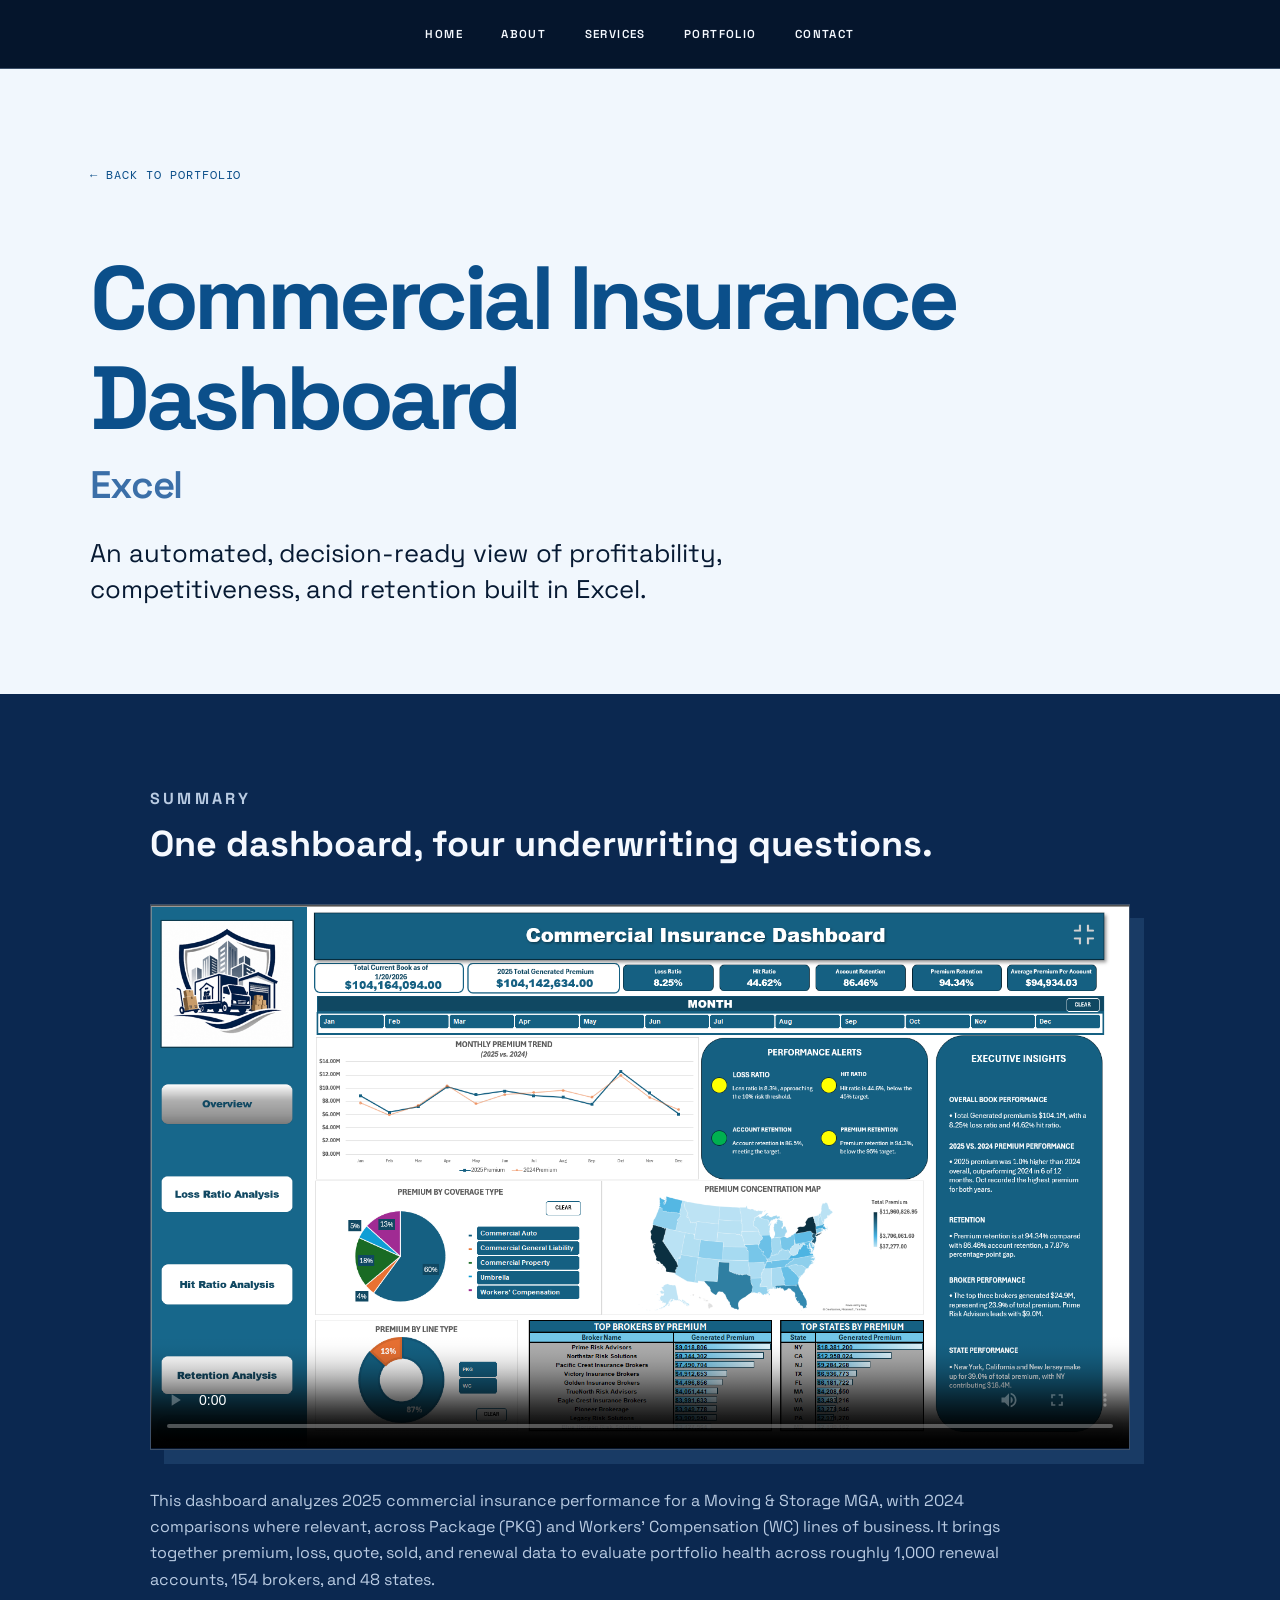
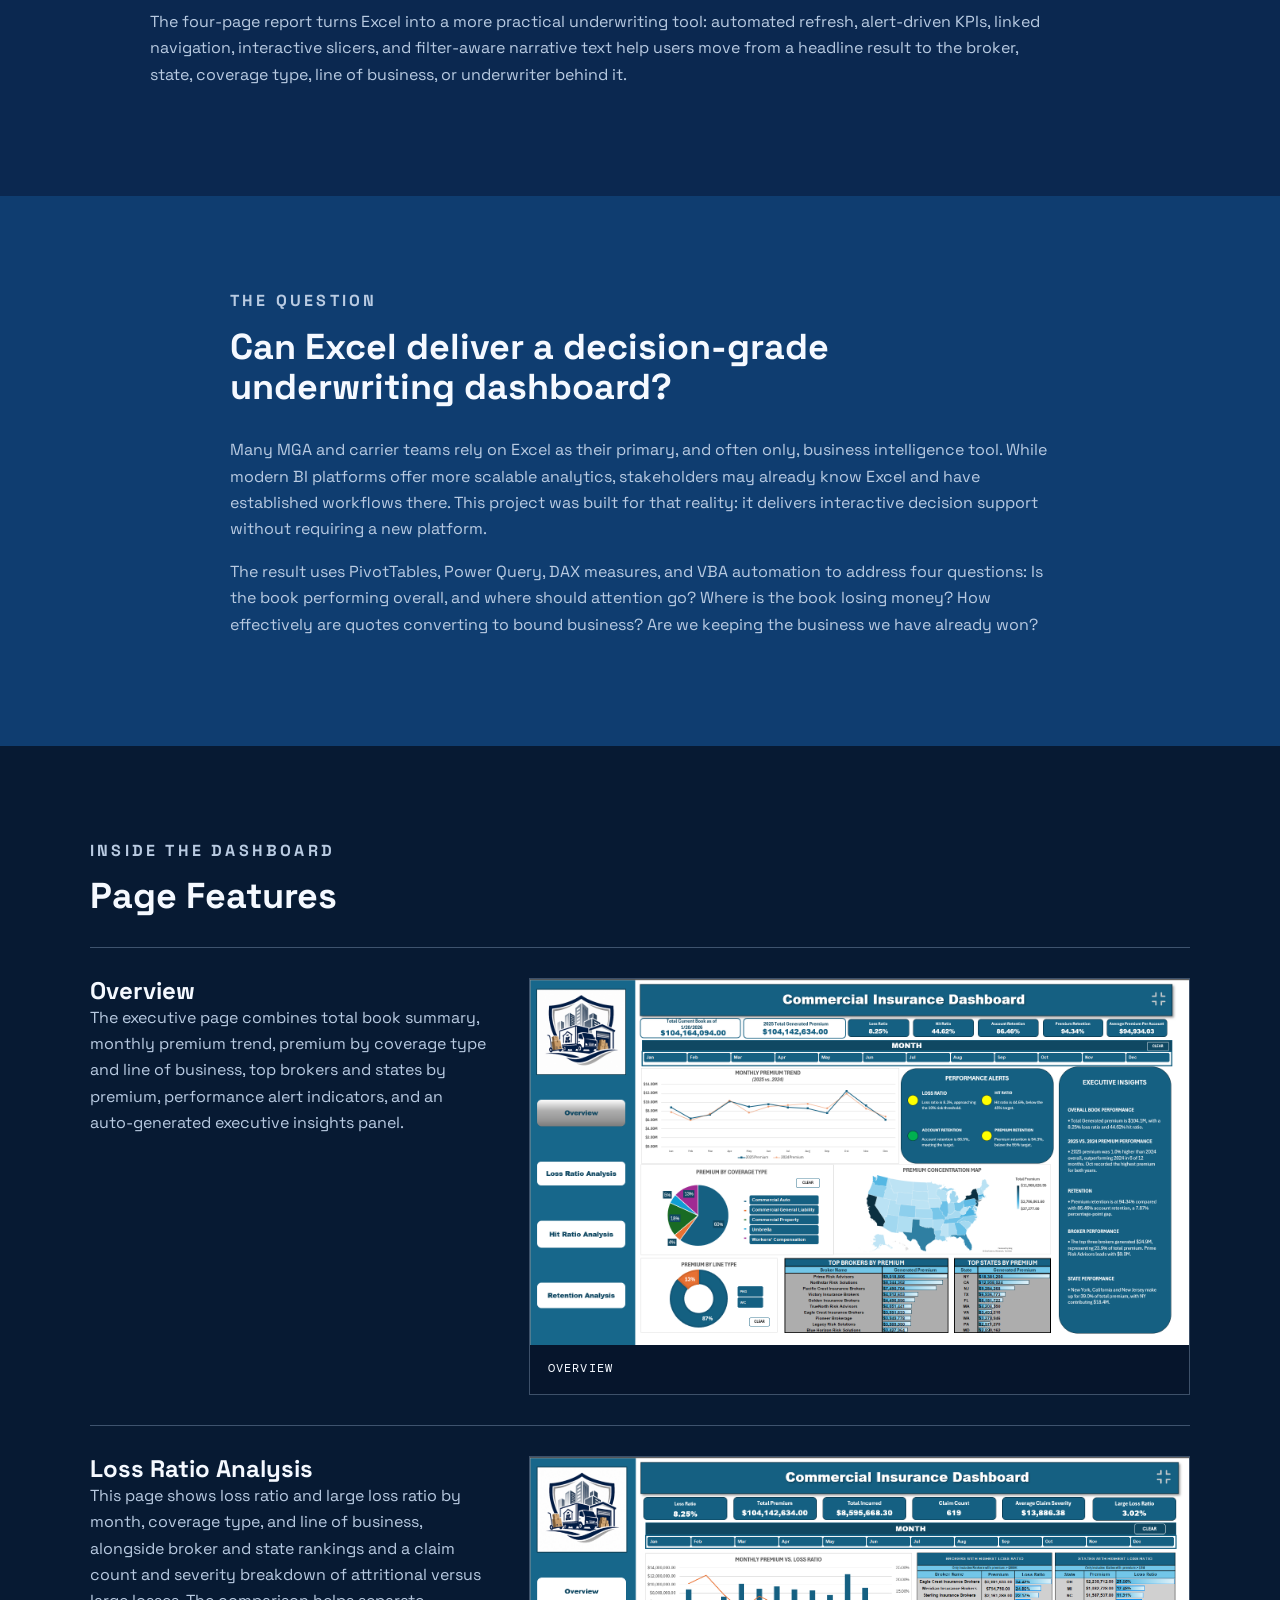
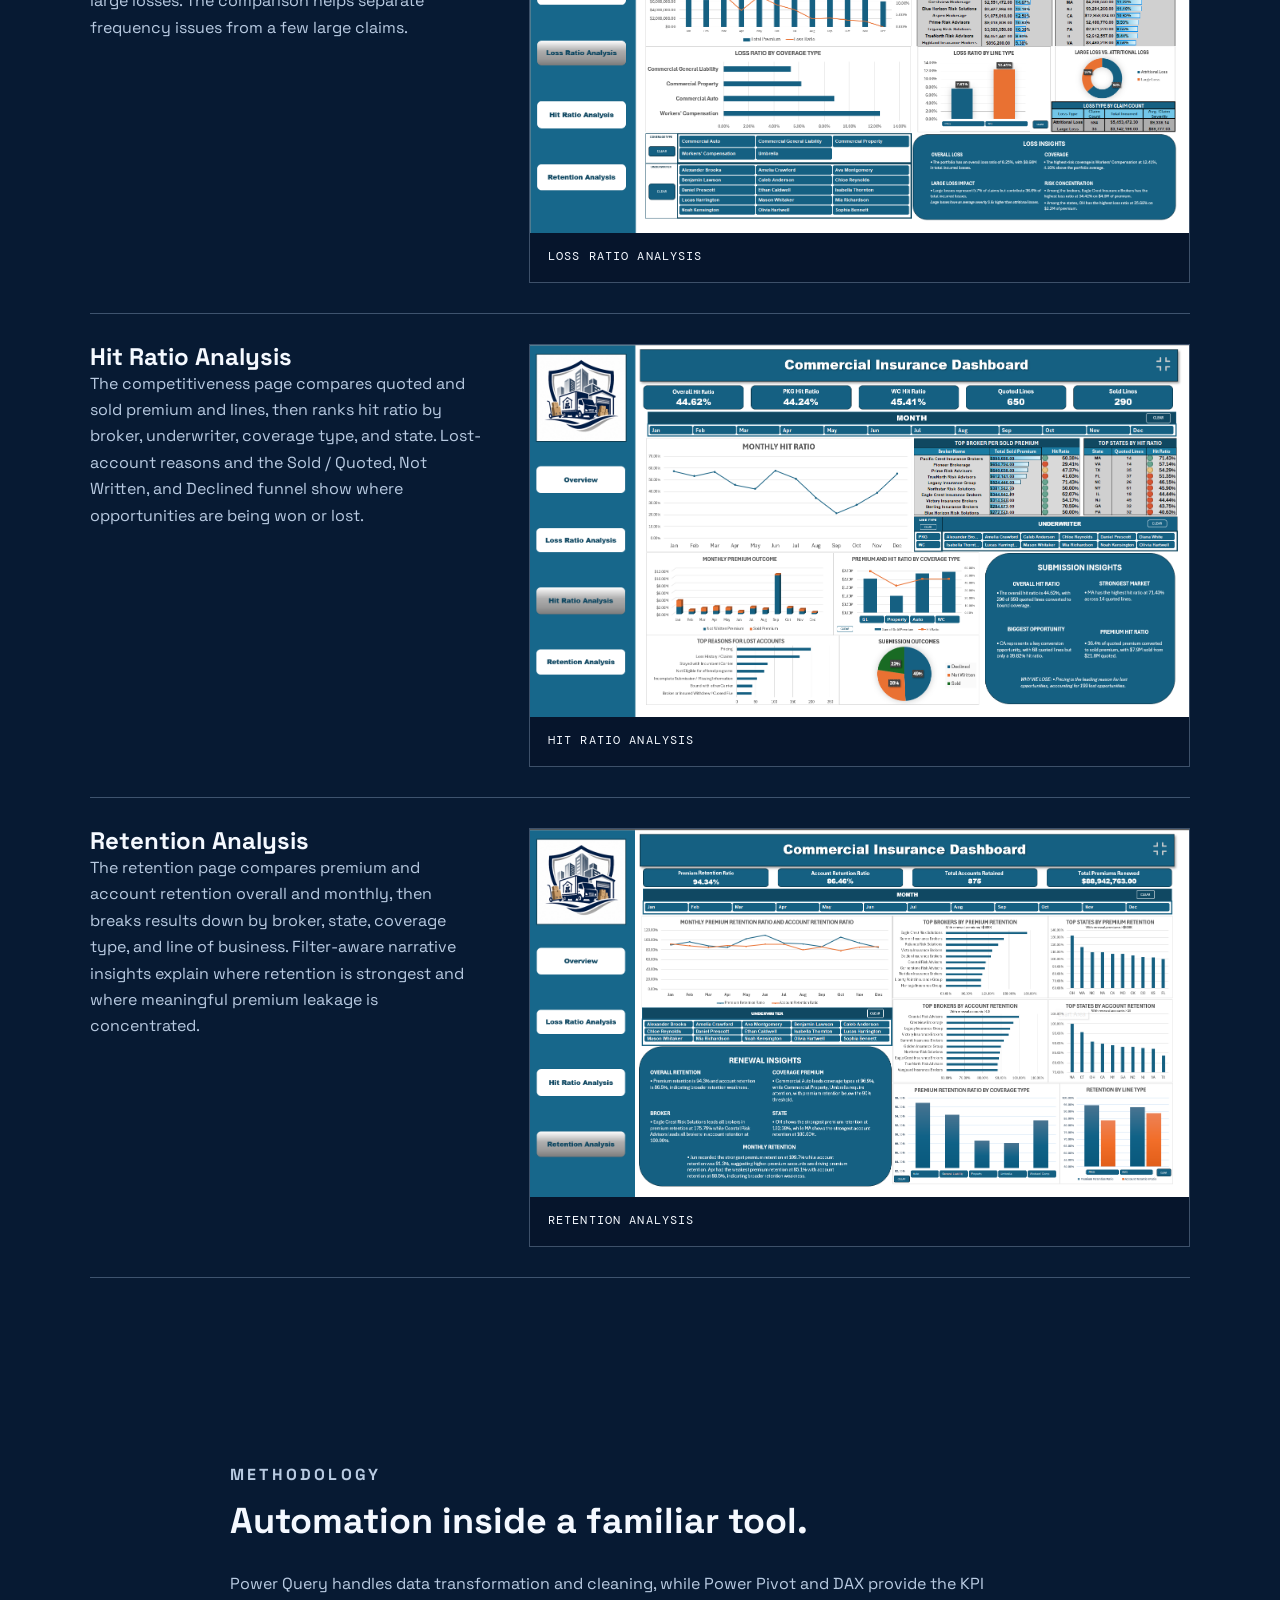
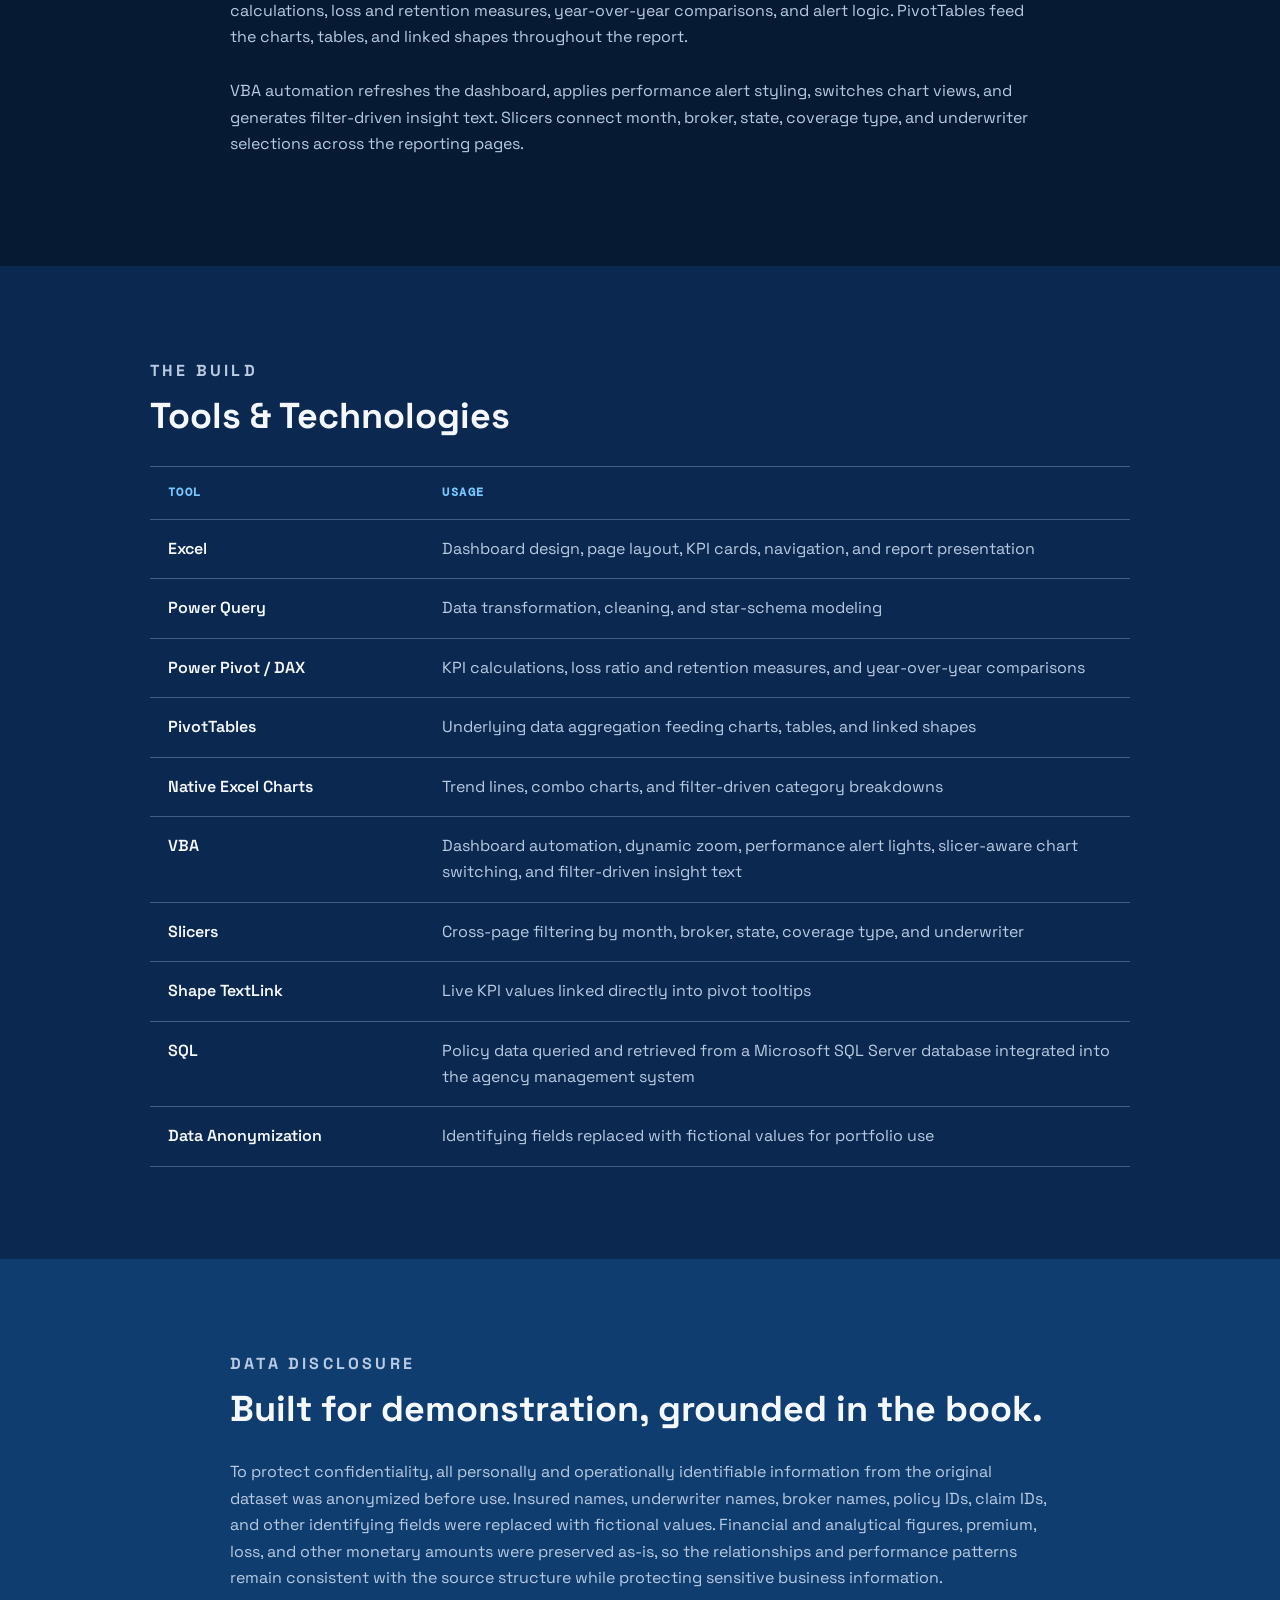
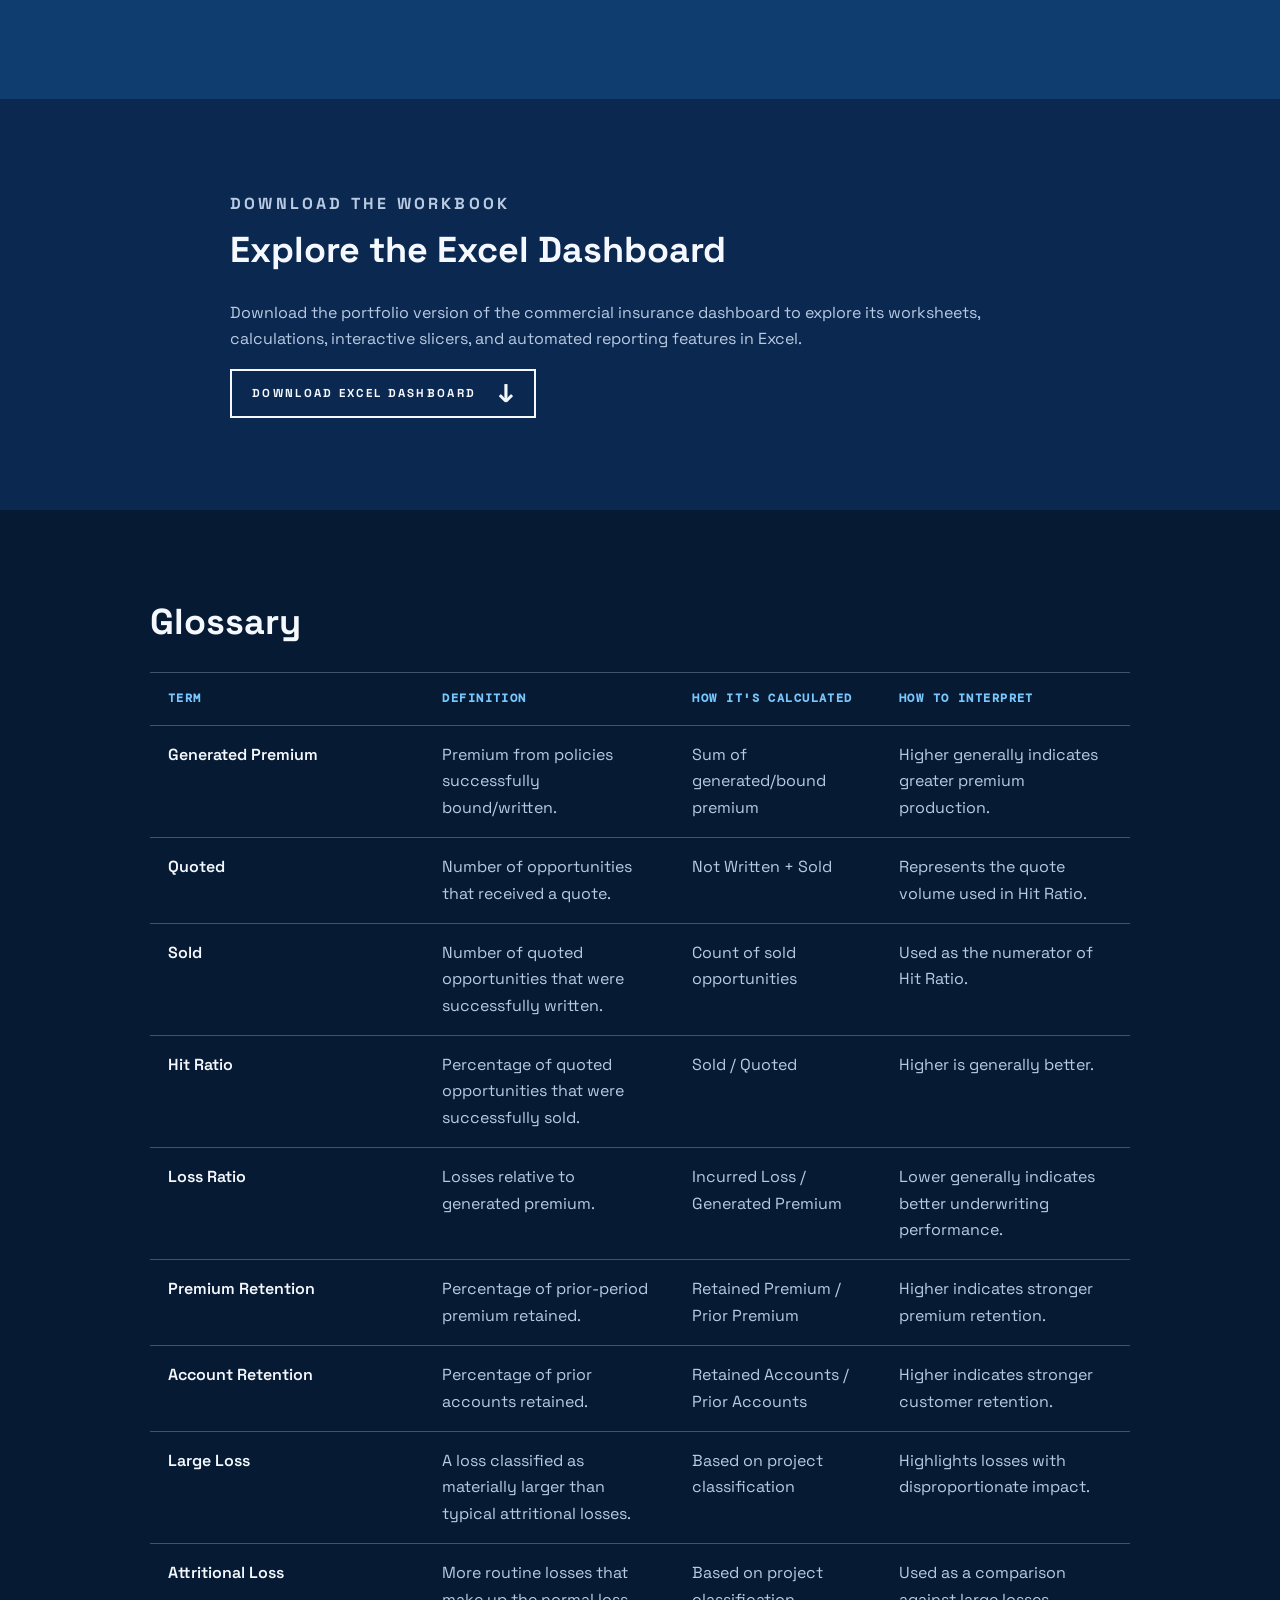
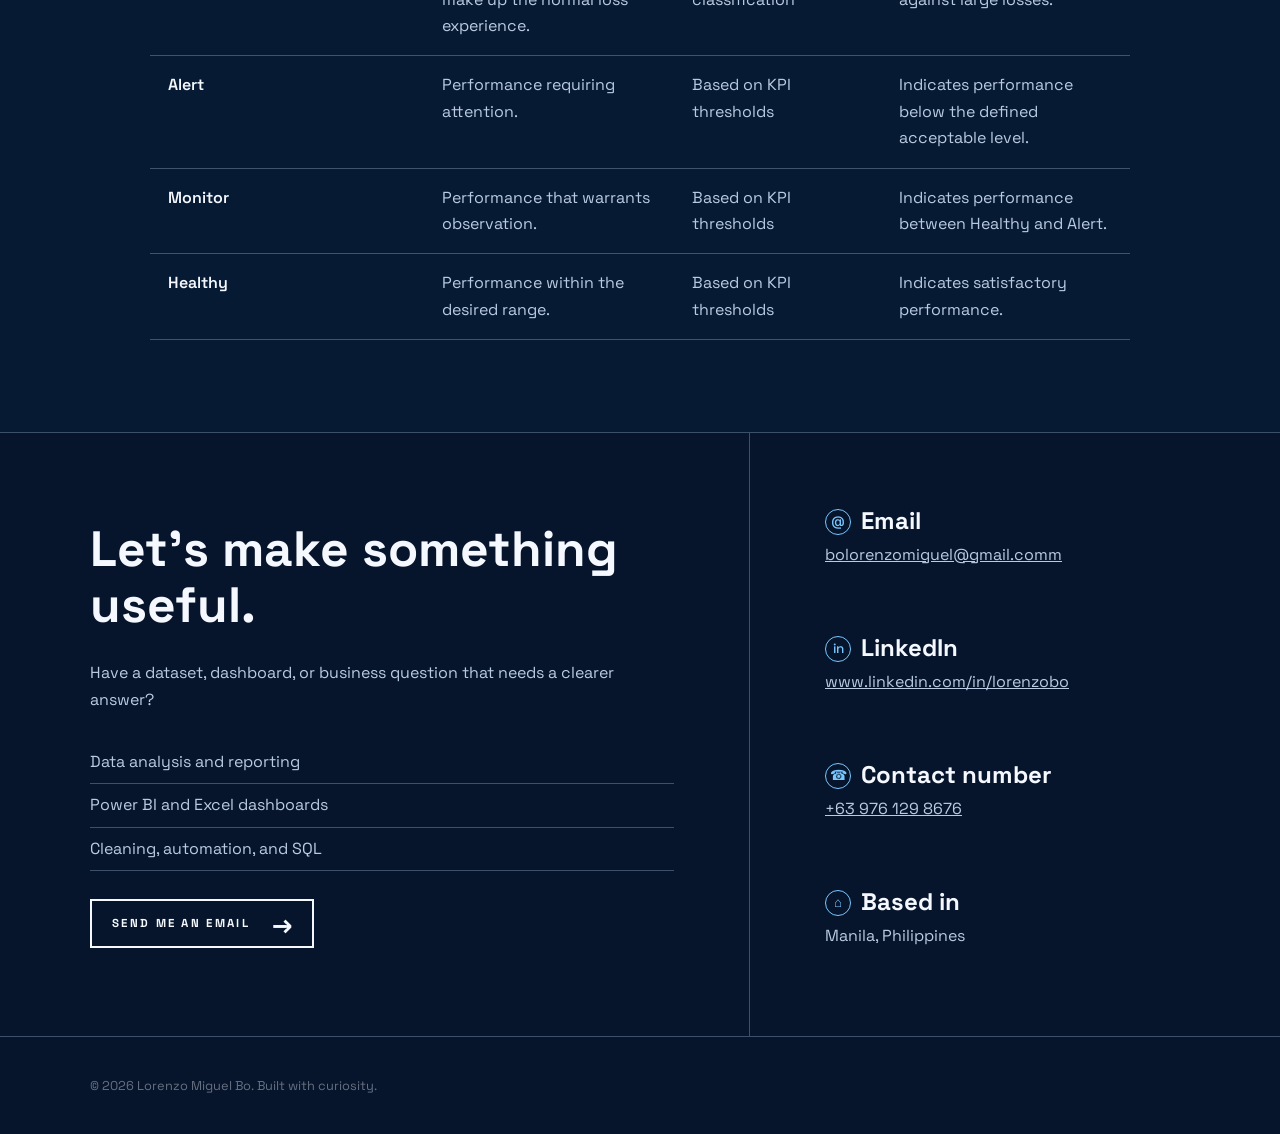
==== commercial-insurance-dashboard-excel.html @ 8371ee79 "Initial commit" ====
<!doctype html>
<html lang="en">
<head>
  <meta charset="utf-8">
  <meta name="viewport" content="width=device-width, initial-scale=1">
  <meta name="description" content="Commercial Insurance Dashboard - Excel project by Lorenzo Miguel Bo">
  <title>Commercial Insurance Dashboard - Excel | Lorenzo Miguel Bo</title>
  <link rel="preconnect" href="https://fonts.googleapis.com">
  <link rel="preconnect" href="https://fonts.gstatic.com" crossorigin>
  <link href="https://fonts.googleapis.com/css2?family=DM+Mono:wght@400;500&family=Space+Grotesk:wght@400;500;600;700&display=swap" rel="stylesheet">
  <link rel="stylesheet" href="styles.css">
  <link rel="stylesheet" href="project-page.css">
</head>
<body class="project-page">
  <nav class="site-nav project-nav" aria-label="Main navigation">
    <div class="page-shell nav-inner">
      <div class="nav-links">
        <a href="index.html#home">Home</a>
        <a href="index.html#about">About</a>
        <a href="index.html#what-i-do">Services</a>
        <a href="index.html#portfolio">Portfolio</a>
        <a href="index.html#contact">Contact</a>
      </div>
    </div>
  </nav>

  <main>
    <header class="project-hero">
      <div class="page-shell">
        <a class="back-link" href="index.html#portfolio">&#8592; Back to portfolio</a>
        <h1>Commercial Insurance Dashboard</h1>
        <p class="project-platform">Excel</p>
        <p class="project-hero-lede">An automated, decision-ready view of profitability, competitiveness, and retention built in Excel.</p>
      </div>
    </header>

    <section class="project-section summary-section">
      <div class="page-shell project-content">
        <p class="eyebrow">Summary</p>
        <h2>One dashboard, four underwriting questions.</h2>
        <div class="video-frame">
          <video controls preload="metadata" poster="Commercial Insurance Dashboard - Excel/Overview Page.png">
            <source src="Commercial Insurance Dashboard - Excel/Commercial Insurance Dashboard - Excel.mp4" type="video/mp4">
            Your browser does not support the video tag.
          </video>
        </div>
        <p>This dashboard analyzes 2025 commercial insurance performance for a Moving &amp; Storage MGA, with 2024 comparisons where relevant, across Package (PKG) and Workers' Compensation (WC) lines of business. It brings together premium, loss, quote, sold, and renewal data to evaluate portfolio health across roughly 1,000 renewal accounts, 154 brokers, and 48 states.</p>
        <p>The four-page report turns Excel into a more practical underwriting tool: automated refresh, alert-driven KPIs, linked navigation, interactive slicers, and filter-aware narrative text help users move from a headline result to the broker, state, coverage type, line of business, or underwriter behind it.</p>
      </div>
    </section>

    <section class="project-section problem-section">
      <div class="page-shell project-content narrow-content">
        <p class="eyebrow">The question</p>
        <h2>Can Excel deliver a decision-grade underwriting dashboard?</h2>
        <p>Many MGA and carrier teams rely on Excel as their primary, and often only, business intelligence tool. While modern BI platforms offer more scalable analytics, stakeholders may already know Excel and have established workflows there. This project was built for that reality: it delivers interactive decision support without requiring a new platform.</p>
        <p>The result uses PivotTables, Power Query, DAX measures, and VBA automation to address four questions: Is the book performing overall, and where should attention go? Where is the book losing money? How effectively are quotes converting to bound business? Are we keeping the business we have already won?</p>
      </div>
    </section>

    <section class="project-section features-section">
      <div class="page-shell">
        <p class="eyebrow">Inside the dashboard</p>
        <h2>Page Features</h2>
        <div class="feature-list">
          <article class="feature-item"><div class="feature-copy"><h3>Overview</h3><p>The executive page combines total book summary, monthly premium trend, premium by coverage type and line of business, top brokers and states by premium, performance alert indicators, and an auto-generated executive insights panel.</p></div><figure class="feature-preview"><img src="Commercial Insurance Dashboard - Excel/Overview Page.png" alt="Commercial Insurance Excel dashboard overview page"><figcaption>Overview</figcaption></figure></article>
          <article class="feature-item"><div class="feature-copy"><h3>Loss Ratio Analysis</h3><p>This page shows loss ratio and large loss ratio by month, coverage type, and line of business, alongside broker and state rankings and a claim count and severity breakdown of attritional versus large losses. The comparison helps separate frequency issues from a few large claims.</p></div><figure class="feature-preview"><img src="Commercial Insurance Dashboard - Excel/Loss Ratio Analysis Page.png" alt="Commercial Insurance Excel dashboard loss ratio analysis page"><figcaption>Loss Ratio Analysis</figcaption></figure></article>
          <article class="feature-item"><div class="feature-copy"><h3>Hit Ratio Analysis</h3><p>The competitiveness page compares quoted and sold premium and lines, then ranks hit ratio by broker, underwriter, coverage type, and state. Lost-account reasons and the Sold / Quoted, Not Written, and Declined funnel show where opportunities are being won or lost.</p></div><figure class="feature-preview"><img src="Commercial Insurance Dashboard - Excel/Hit Ratio Analysis Page.png" alt="Commercial Insurance Excel dashboard hit ratio analysis page"><figcaption>Hit Ratio Analysis</figcaption></figure></article>
          <article class="feature-item"><div class="feature-copy"><h3>Retention Analysis</h3><p>The retention page compares premium and account retention overall and monthly, then breaks results down by broker, state, coverage type, and line of business. Filter-aware narrative insights explain where retention is strongest and where meaningful premium leakage is concentrated.</p></div><figure class="feature-preview"><img src="Commercial Insurance Dashboard - Excel/Retention Analysis Page.png" alt="Commercial Insurance Excel dashboard retention analysis page"><figcaption>Retention Analysis</figcaption></figure></article>
        </div>
      </div>
    </section>

    <section class="project-section approach-section">
      <div class="page-shell project-content narrow-content">
        <p class="eyebrow">Methodology</p>
        <h2>Automation inside a familiar tool.</h2>
        <p>Power Query handles data transformation and cleaning, while Power Pivot and DAX provide the KPI calculations, loss and retention measures, year-over-year comparisons, and alert logic. PivotTables feed the charts, tables, and linked shapes throughout the report.</p>
        <p>VBA automation refreshes the dashboard, applies performance alert styling, switches chart views, and generates filter-driven insight text. Slicers connect month, broker, state, coverage type, and underwriter selections across the reporting pages.</p>
      </div>
    </section>

    <section class="project-section tools-section">
      <div class="page-shell project-content">
        <p class="eyebrow">The build</p>
        <h2>Tools &amp; Technologies</h2>
        <div class="tools-table-wrap">
          <table class="tools-table">
            <thead><tr><th scope="col">Tool</th><th scope="col">Usage</th></tr></thead>
            <tbody>
              <tr><th scope="row">Excel</th><td>Dashboard design, page layout, KPI cards, navigation, and report presentation</td></tr>
              <tr><th scope="row">Power Query</th><td>Data transformation, cleaning, and star-schema modeling</td></tr>
              <tr><th scope="row">Power Pivot / DAX</th><td>KPI calculations, loss ratio and retention measures, and year-over-year comparisons</td></tr>
              <tr><th scope="row">PivotTables</th><td>Underlying data aggregation feeding charts, tables, and linked shapes</td></tr>
              <tr><th scope="row">Native Excel Charts</th><td>Trend lines, combo charts, and filter-driven category breakdowns</td></tr>
              <tr><th scope="row">VBA</th><td>Dashboard automation, dynamic zoom, performance alert lights, slicer-aware chart switching, and filter-driven insight text</td></tr>
              <tr><th scope="row">Slicers</th><td>Cross-page filtering by month, broker, state, coverage type, and underwriter</td></tr>
              <tr><th scope="row">Shape TextLink</th><td>Live KPI values linked directly into pivot tooltips</td></tr>
              <tr><th scope="row">SQL</th><td>Policy data queried and retrieved from a Microsoft SQL Server database integrated into the agency management system</td></tr>
              <tr><th scope="row">Data Anonymization</th><td>Identifying fields replaced with fictional values for portfolio use</td></tr>
            </tbody>
          </table>
        </div>
      </div>
    </section>

    <section class="project-section sources-section">
      <div class="page-shell project-content narrow-content">
        <p class="eyebrow">Data disclosure</p>
        <h2>Built for demonstration, grounded in the book.</h2>
        <p>To protect confidentiality, all personally and operationally identifiable information from the original dataset was anonymized before use. Insured names, underwriter names, broker names, policy IDs, claim IDs, and other identifying fields were replaced with fictional values. Financial and analytical figures, premium, loss, and other monetary amounts were preserved as-is, so the relationships and performance patterns remain consistent with the source structure while protecting sensitive business information.</p>
      </div>
    </section>

    <section class="project-section tools-section">
      <div class="page-shell project-content narrow-content">
        <p class="eyebrow">Download the workbook</p>
        <h2>Explore the Excel Dashboard</h2>
        <p>Download the portfolio version of the commercial insurance dashboard to explore its worksheets, calculations, interactive slicers, and automated reporting features in Excel.</p>
        <a class="button" href="Commercial Insurance Dashboard - Excel/Project - Commercial Insurance Dashboard - Excel.xlsm" download>Download Excel dashboard <span aria-hidden="true">&#8595;</span></a>
      </div>
    </section>

    <section class="project-section features-section">
      <div class="page-shell project-content">
        <h2>Glossary</h2>
        <div class="tools-table-wrap">
          <table class="tools-table">
            <thead><tr><th scope="col">Term</th><th scope="col">Definition</th><th scope="col">How it's calculated</th><th scope="col">How to interpret</th></tr></thead>
            <tbody>
              <tr><th scope="row">Generated Premium</th><td>Premium from policies successfully bound/written.</td><td>Sum of generated/bound premium</td><td>Higher generally indicates greater premium production.</td></tr>
              <tr><th scope="row">Quoted</th><td>Number of opportunities that received a quote.</td><td>Not Written + Sold</td><td>Represents the quote volume used in Hit Ratio.</td></tr>
              <tr><th scope="row">Sold</th><td>Number of quoted opportunities that were successfully written.</td><td>Count of sold opportunities</td><td>Used as the numerator of Hit Ratio.</td></tr>
              <tr><th scope="row">Hit Ratio</th><td>Percentage of quoted opportunities that were successfully sold.</td><td>Sold / Quoted</td><td>Higher is generally better.</td></tr>
              <tr><th scope="row">Loss Ratio</th><td>Losses relative to generated premium.</td><td>Incurred Loss / Generated Premium</td><td>Lower generally indicates better underwriting performance.</td></tr>
              <tr><th scope="row">Premium Retention</th><td>Percentage of prior-period premium retained.</td><td>Retained Premium / Prior Premium</td><td>Higher indicates stronger premium retention.</td></tr>
              <tr><th scope="row">Account Retention</th><td>Percentage of prior accounts retained.</td><td>Retained Accounts / Prior Accounts</td><td>Higher indicates stronger customer retention.</td></tr>
              <tr><th scope="row">Large Loss</th><td>A loss classified as materially larger than typical attritional losses.</td><td>Based on project classification</td><td>Highlights losses with disproportionate impact.</td></tr>
              <tr><th scope="row">Attritional Loss</th><td>More routine losses that make up the normal loss experience.</td><td>Based on project classification</td><td>Used as a comparison against large losses.</td></tr>
              <tr><th scope="row">Alert</th><td>Performance requiring attention.</td><td>Based on KPI thresholds</td><td>Indicates performance below the defined acceptable level.</td></tr>
              <tr><th scope="row">Monitor</th><td>Performance that warrants observation.</td><td>Based on KPI thresholds</td><td>Indicates performance between Healthy and Alert.</td></tr>
              <tr><th scope="row">Healthy</th><td>Performance within the desired range.</td><td>Based on KPI thresholds</td><td>Indicates satisfactory performance.</td></tr>
            </tbody>
          </table>
        </div>
      </div>
    </section>

    <section class="contact" id="contact">
      <div class="page-shell contact-grid">
        <div class="contact-intro"><h2>Let's make something useful.</h2><p>Have a dataset, dashboard, or business question that needs a clearer answer?</p><ul class="contact-services"><li>Data analysis and reporting</li><li>Power BI and Excel dashboards</li><li>Cleaning, automation, and SQL</li></ul><a class="button" href="mailto:bolorenzomiguel@gmail.comm">Send me an email <span aria-hidden="true">&#8594;</span></a></div>
        <div class="contact-details"><div><h3><span class="contact-icon" aria-hidden="true">@</span>Email</h3><a href="mailto:bolorenzomiguel@gmail.comm">bolorenzomiguel@gmail.comm</a></div><div><h3><span class="contact-icon" aria-hidden="true">in</span>LinkedIn</h3><a href="https://www.linkedin.com/in/lorenzobo/" target="_blank" rel="noopener noreferrer">www.linkedin.com/in/lorenzobo</a></div><div><h3><span class="contact-icon" aria-hidden="true">&#9742;</span>Contact number</h3><a href="tel:+639761298676">+63 976 129 8676</a></div><div><h3><span class="contact-icon" aria-hidden="true">&#8962;</span>Based in</h3><p>Manila, Philippines</p></div></div>
      </div>
    </section>
  </main>

  <footer class="footer"><div class="page-shell"><p>&copy; 2026 Lorenzo Miguel Bo. Built with curiosity.</p></div></footer>
</body>
</html>
---- styles.css ----
:root {
  --ink: #f5f9ff;
  --muted: #b9cbe2;
  --navy: #071a33;
  --navy-soft: #0d2d56;
  --line: rgba(190, 216, 245, 0.3);
  --aqua: #79c7ff;
  --card-ink: #102f58;
  --green: #5ca9ee;
}

* { box-sizing: border-box; }
html { scroll-behavior: smooth; }
body { margin: 0; background: var(--navy); color: var(--ink); font-family: "Space Grotesk", sans-serif; line-height: 1.65; }
a { color: inherit; }
.page-shell { width: min(1100px, calc(100% - 9vw)); margin: 0 auto; }
.site-nav { position: sticky; top: 0; z-index: 20; background: rgba(6, 21, 44, .96); border-bottom: 1px solid var(--line); backdrop-filter: blur(12px); }
.nav-inner { min-height: 68px; display: flex; align-items: center; justify-content: center; gap: 30px; }
.nav-links { display: flex; align-items: center; gap: clamp(18px, 3vw, 42px); }
.nav-links a { color: var(--ink); font-size: .72rem; font-weight: 600; letter-spacing: .12em; text-decoration: none; text-transform: uppercase; }
.nav-links a:hover, .nav-links a:focus-visible { color: var(--aqua); }
.section { padding: 76px 0; }
.hero { background: #f1f7fd; color: var(--navy); padding: 96px 0 108px; }
.hero-grid { display: grid; grid-template-columns: minmax(280px, 390px) 1fr; align-items: center; gap: clamp(50px, 10vw, 130px); max-width: 960px; margin: 0 auto; }
.hero-photo { width: min(390px, 80vw); border: 0; background: #41679b; box-shadow: 0 0 0 26px #41679b; animation: hero-reveal 900ms cubic-bezier(.22, 1, .36, 1) 900ms both; }
.hero-copy { padding-top: 4px; }
.hero-kicker, .hero-tagline, .hero-tools { color: var(--navy); }
.hero-kicker { margin: 28px 0 16px; font-size: .95rem; font-weight: 600; letter-spacing: .18em; text-transform: uppercase; animation: hero-reveal 700ms ease-out 2500ms both; }
.hero h1 { color: #0b4f8a; font-size: clamp(3.5rem, 8vw, 6.6rem); letter-spacing: -.07em; line-height: .94; }
.hero-title { animation: hero-title-in 850ms cubic-bezier(.22, 1, .36, 1) 150ms both; }
.hero-tagline { margin: 26px 0 10px; font-size: clamp(1.2rem, 2vw, 1.65rem); font-weight: 500; animation: hero-reveal 700ms ease-out 2800ms both; }
.hero-tools { margin: 0 0 30px; font-size: .8rem; letter-spacing: .1em; text-transform: uppercase; animation: hero-reveal 700ms ease-out 3050ms both; }
.hero-tools span { color: #3b6fa8; padding: 0 7px; }
.hero-button { animation: hero-reveal 700ms ease-out 3300ms both; }
.hero .button { border-color: #0b4f8a; background: #0b4f8a; color: var(--ink); }
.hero .button:hover { background: #083961; color: var(--ink); }
.site-nav { visibility: hidden; animation: nav-reveal 700ms ease-out 1900ms both; }
@keyframes hero-title-in {
  from { opacity: 0; transform: translateY(24px); }
  to { opacity: 1; transform: translateY(0); }
}
@keyframes hero-reveal {
  from { opacity: 0; transform: translateY(18px); }
  to { opacity: 1; transform: translateY(0); }
}
@keyframes nav-reveal {
  from { opacity: 0; transform: translateY(-12px); visibility: hidden; }
  to { opacity: 1; transform: translateY(0); visibility: visible; }
}
@media (prefers-reduced-motion: reduce) {
  .site-nav, .hero-title, .hero-photo, .hero-kicker, .hero-tagline, .hero-tools, .hero-button { animation: none; opacity: 1; transform: none; visibility: visible; }
}
.eyebrow, .button, .tool-list span { letter-spacing: .2em; text-transform: uppercase; font-weight: 700; }
.eyebrow { color: var(--aqua); font-size: 1rem; margin: 0 0 12px; }
.eyebrow span { color: var(--ink); }
.rule, .short-rule { height: 2px; background: var(--ink); }
.rule { width: 100%; margin-bottom: 26px; }
.short-rule { width: 140px; margin: 12px 0 30px; opacity: .9; }
h1, h2, h3, h4 { font-family: "Space Grotesk", sans-serif; line-height: 1.12; }
h1 { font-size: clamp(3.4rem, 7vw, 6.8rem); letter-spacing: -.05em; margin: 0; max-width: 1050px; }
h1 em { color: var(--aqua); font-style: normal; }
h2 { font-size: 2.25rem; margin: 0; }
h3 { font-size: 1.5rem; margin: 0; }
p { color: var(--muted); }
.hero-bottom { display: flex; align-items: center; gap: 42px; margin-top: 62px; max-width: 830px; }
.intro { max-width: 470px; margin: 0; text-transform: uppercase; letter-spacing: .2em; font-size: .77rem; font-weight: 700; color: var(--ink); }
.button { display: inline-flex; align-items: center; justify-content: center; gap: 22px; border: 2px solid var(--ink); padding: 13px 20px; text-decoration: none; font-size: .72rem; white-space: nowrap; transition: background .2s, color .2s, transform .2s; }
.button span { font-size: 1.6rem; line-height: 0; letter-spacing: 0; }
.button:hover { background: var(--ink); color: var(--navy); transform: translateY(-2px); }
.about { background: #0b2850; }
.about-grid { display: block; max-width: 860px; }
.image-slot { background: #214d47; display: grid; place-items: center; color: var(--aqua); text-align: center; font-size: .8rem; padding: 24px; }
.portrait { width: min(350px, 80vw); aspect-ratio: 1; border-radius: 50%; border: 2px solid var(--ink); overflow: hidden; padding: 0; }
.portrait img { width: 100%; height: 100%; object-fit: cover; object-position: center 30%; display: block; filter: saturate(.88); }
.copy h3 { margin: 0 0 20px; color: var(--ink); }
.copy p { margin: 0 0 22px; color: var(--ink); }
.copy strong { color: var(--ink); }
.tagline-highlight { color: #79c7ff; font-weight: 700; }
.copy .button { margin-top: 10px; }
.what-i-do { background: #0f3d70; }
.expertise-list { border-top: 1px solid var(--line); }
.expertise-item { display: grid; grid-template-columns: 1fr; padding: 25px 0; border-bottom: 1px solid var(--line); }
.expertise-item > span { color: var(--aqua); font-family: "DM Mono", monospace; font-size: .8rem; padding-top: 4px; }
.expertise-item h3 { color: var(--ink); margin: 0 0 8px; }
.expertise-item p { max-width: 760px; margin: 0; }
.resume-placeholder { margin-top: 60px; border: 1px dashed rgba(190, 216, 245, .55); padding: 30px; max-width: 620px; }
.resume-placeholder .eyebrow { margin-bottom: 8px; }
.resume-placeholder h3 { margin: 0; }
.resume-placeholder p { margin: 8px 0 20px; }
.portfolio { background: var(--navy); padding-bottom: 60px; }
.section-lede { max-width: 930px; margin: 0 0 55px; }
.project-list { border-top: 1px solid var(--line); }
.project-row { display: grid; grid-template-columns: 30% 1fr; min-height: 310px; border-bottom: 1px solid var(--line); }
.project-media { min-height: 310px; border-radius: 0; padding: 18px; display: flex; align-items: center; justify-content: center; background: #06152c; }
.project-media img { display: block; width: 100%; height: 100%; max-height: 274px; object-fit: contain; object-position: center; }
.project-copy { display: flex; flex-direction: column; justify-content: center; align-items: flex-start; padding: 40px 7vw 40px 4vw; }
.project-label { color: var(--aqua); font-family: "DM Mono", monospace; font-size: .72rem; letter-spacing: .12em; text-transform: uppercase; margin: 0 0 12px !important; }
.project-copy p { max-width: 680px; margin: 0 0 25px; }
.center-button { text-align: center; padding-top: 52px; }
.center-button .button { min-width: 360px; }
.credentials { background: #0b2850; }
.certifications { max-width: 860px; }
.certificate-placeholder { border: 1px dashed rgba(190, 216, 245, .55); padding: 24px; max-width: 620px; }
.certificate-item { display: flex; align-items: center; gap: 18px; border: 1px solid rgba(190, 216, 245, .35); background: rgba(255, 255, 255, .03); padding: 18px 20px; max-width: 760px; }
.certificate-item img { width: min(220px, 46vw); height: auto; object-fit: contain; border-radius: 10px; background: #ffffff; padding: 6px; box-shadow: 0 10px 22px rgba(0, 0, 0, 0.18); }
.certificate-item p { margin: 0; color: var(--ink); font-size: 1rem; }
.plain-list { color: var(--muted); padding-left: 24px; }
.plain-list li { margin: 9px 0; }
.subheading { margin-top: 48px; }
.tools { background: #f1f7fd; color: var(--navy); min-height: 260px; }
.tools .eyebrow, .tools h2, .tools .tool span { color: var(--navy); }
.tools .short-rule { background: var(--navy); }
.tool-list { display: grid; grid-template-columns: repeat(7, 1fr); gap: 14px; }
.tool { min-width: 0; display: flex; flex-direction: column; align-items: center; gap: 12px; color: var(--ink); text-align: center; }
.tool img { width: 72px; height: 72px; object-fit: contain; border-radius: 8px; }
.tool span { color: var(--ink); font-size: .75rem; }
.contact { background: #06152c; border-top: 1px solid var(--line); }
.contact-grid { display: grid; grid-template-columns: 1.2fr .8fr; }
.contact-intro { padding: 88px 75px 88px 0; border-right: 1px solid var(--line); }
.contact-intro h2 { font-size: 3.1rem; }
.contact-intro p { max-width: 590px; margin-top: 28px; }
.contact-services { list-style: none; padding: 0; max-width: 600px; margin: 28px 0; }
.contact-services li { border-bottom: 1px solid var(--line); padding: 8px 0; color: var(--muted); }
.contact-details { padding: 75px 0 50px 75px; display: grid; gap: 30px; }
.contact-details h3 { font-family: "Space Grotesk", sans-serif; margin-bottom: 7px; display: flex; align-items: center; gap: 10px; }
.contact-icon { width: 26px; height: 26px; display: inline-grid; place-items: center; border: 1px solid var(--aqua); border-radius: 50%; color: var(--aqua); font-size: .85rem; font-weight: 500; }
.contact-details p, .contact-details a { margin: 0; color: var(--muted); }
.footer { background: #06152c; border-top: 1px solid var(--line); padding: 38px 0; }
.socials { display: flex; gap: 12px; margin-bottom: 20px; }
.socials a { width: 32px; height: 32px; display: grid; place-items: center; border-radius: 50%; background: var(--ink); color: var(--navy); font-weight: 700; text-decoration: none; }
.footer p { margin: 0; color: rgba(198, 201, 212, .5); font-size: .8rem; }

@media (max-width: 850px) {
  .hero { padding: 82px 0 94px; }
  .hero-grid { grid-template-columns: 1fr; gap: 52px; }
  .hero-photo { margin: 0 auto; }
  .hero-copy { text-align: center; }
  .hero .button { margin: 0 auto; }
  .about-grid, .contact-grid { grid-template-columns: 1fr; display: grid; }
  .tool-list { grid-template-columns: repeat(4, 1fr); }
  .project-row { display: flex; flex-direction: column; }
  .project-media { min-height: 240px; padding: 14px; }
  .project-media img { max-height: 212px; }
  .project-copy { padding: 38px 9vw 48px; }
  .contact-intro { border-right: 0; border-bottom: 1px solid var(--line); padding: 65px 0; }
  .contact-details { padding: 55px 0 65px; }
}

@media (max-width: 520px) {
  .page-shell { width: min(100% - 40px, 1100px); }
  .nav-inner { min-height: 60px; }
  .nav-links { width: 100%; justify-content: space-between; gap: 8px; }
  .nav-links a { font-size: .59rem; letter-spacing: .05em; }
  .hero h1 { font-size: 3.8rem; }
  .eyebrow { font-size: .8rem; }
  .intro { font-size: .68rem; }
  .section { padding: 58px 0; }
  .center-button .button { min-width: 0; width: 100%; }
  .contact-intro h2 { font-size: 2.55rem; }
}
---- project-page.css ----
.project-page { background: var(--navy); }
.project-page .project-nav { visibility: hidden; animation: nav-reveal 700ms ease-out 1900ms both; }
.project-hero { padding: 92px 0 86px; background: #f1f7fd; color: var(--navy); }
.back-link { display: inline-block; margin-bottom: 62px; color: #0b4f8a; font-family: "DM Mono", monospace; font-size: .75rem; letter-spacing: .08em; text-decoration: none; text-transform: uppercase; animation: project-reveal 700ms ease-out 2700ms both; }
.back-link:hover, .back-link:focus-visible { color: var(--navy); }
.project-hero .project-label { margin-bottom: 18px !important; color: #0b4f8a; animation: project-reveal 700ms ease-out 2850ms both; }
.project-hero h1 { max-width: 900px; color: #0b4f8a; animation: project-title-in 850ms cubic-bezier(.22, 1, .36, 1) 150ms both; }
.project-platform { margin: 16px 0 0; color: #3b6fa8; font-family: "Space Grotesk", sans-serif; font-size: clamp(1.55rem, 3vw, 2.45rem); font-weight: 600; letter-spacing: -.03em; line-height: 1.08; animation: project-reveal 700ms ease-out 700ms both; }
.project-hero-lede { max-width: 650px; margin: 30px 0 0; color: var(--navy); font-size: clamp(1.2rem, 2vw, 1.6rem); line-height: 1.4; animation: project-reveal 700ms ease-out 1000ms both; }
.project-page main > section { animation: project-reveal 700ms ease-out 3500ms both; }
@keyframes project-title-in {
  from { opacity: 0; transform: translateY(24px); }
  to { opacity: 1; transform: translateY(0); }
}
@keyframes project-reveal {
  from { opacity: 0; transform: translateY(18px); }
  to { opacity: 1; transform: translateY(0); }
}
.project-section { padding: 92px 0; }
.project-content { max-width: 980px; }
.narrow-content { max-width: 820px; }
.project-section h2 { margin-bottom: 30px; color: var(--ink); }
.project-section p { max-width: 900px; color: var(--muted); }
.project-section .eyebrow { margin-bottom: 12px; }
.video-frame { margin: 40px 0 38px; border: 1px solid var(--line); background: #06152c; box-shadow: 14px 14px 0 rgba(121, 199, 255, .12); }
.video-frame video { display: block; width: 100%; max-height: 680px; background: #06152c; }
.summary-section { background: #0b2850; }
.problem-section { background: #0f3d70; }
.features-section { background: var(--navy); }
.feature-list { border-top: 1px solid var(--line); }
.feature-item { display: grid; grid-template-columns: minmax(190px, .75fr) minmax(300px, 1.25fr); gap: 42px; align-items: start; padding: 30px 0; border-bottom: 1px solid var(--line); }
.feature-item h3 { color: var(--ink); }
.feature-item p { margin: 0; }
.feature-preview { margin: 0; border: 1px solid var(--line); background: #06152c; }
.feature-preview img { display: block; width: 100%; height: auto; }
.feature-preview figcaption { padding: 14px 18px 16px; color: var(--ink); font-family: "DM Mono", monospace; font-size: .72rem; letter-spacing: .1em; text-transform: uppercase; }
.approach-section { background: var(--navy); }
.approach-section p + p { margin-top: 28px; }
.tools-section { background: #0b2850; }
.sources-section { background: #0f3d70; }
.tools-table-wrap { overflow-x: auto; border-top: 1px solid var(--line); }
.tools-table { width: 100%; border-collapse: collapse; color: var(--muted); }
.tools-table th, .tools-table td { padding: 16px 18px; border-bottom: 1px solid var(--line); text-align: left; vertical-align: top; }
.tools-table th { color: var(--ink); font-weight: 600; }
.tools-table thead th { color: var(--aqua); font-family: "DM Mono", monospace; font-size: .75rem; letter-spacing: .12em; text-transform: uppercase; }
.tools-table tbody th { width: 28%; }
.sources-table tbody th { width: 24%; }
.sources-table td:nth-child(2) { width: 54%; }
.sources-table a { color: var(--aqua); text-underline-offset: 3px; }
.sources-table a:hover, .sources-table a:focus-visible { color: var(--ink); }
.live-dashboard-section { background: #06152c; }
.dashboard-embed { position: relative; width: 100%; aspect-ratio: 600 / 373.5; margin-top: 40px; border: 1px solid var(--line); background: #000; box-shadow: 14px 14px 0 rgba(121, 199, 255, .12); }
.dashboard-embed iframe { display: block; width: 100%; height: 100%; border: 0; }
@media (prefers-reduced-motion: reduce) {
  .project-page .project-nav, .project-page .back-link, .project-page .project-label, .project-page h1, .project-page .project-platform, .project-page .project-hero-lede, .project-page main > section { animation: none; opacity: 1; transform: none; visibility: visible; }
}
@media (max-width: 700px) {
  .project-hero { padding: 64px 0 62px; }
  .back-link { margin-bottom: 42px; }
  .project-section { padding: 64px 0; }
  .feature-item { grid-template-columns: 1fr; gap: 22px; }
  .tools-table { min-width: 620px; }
}
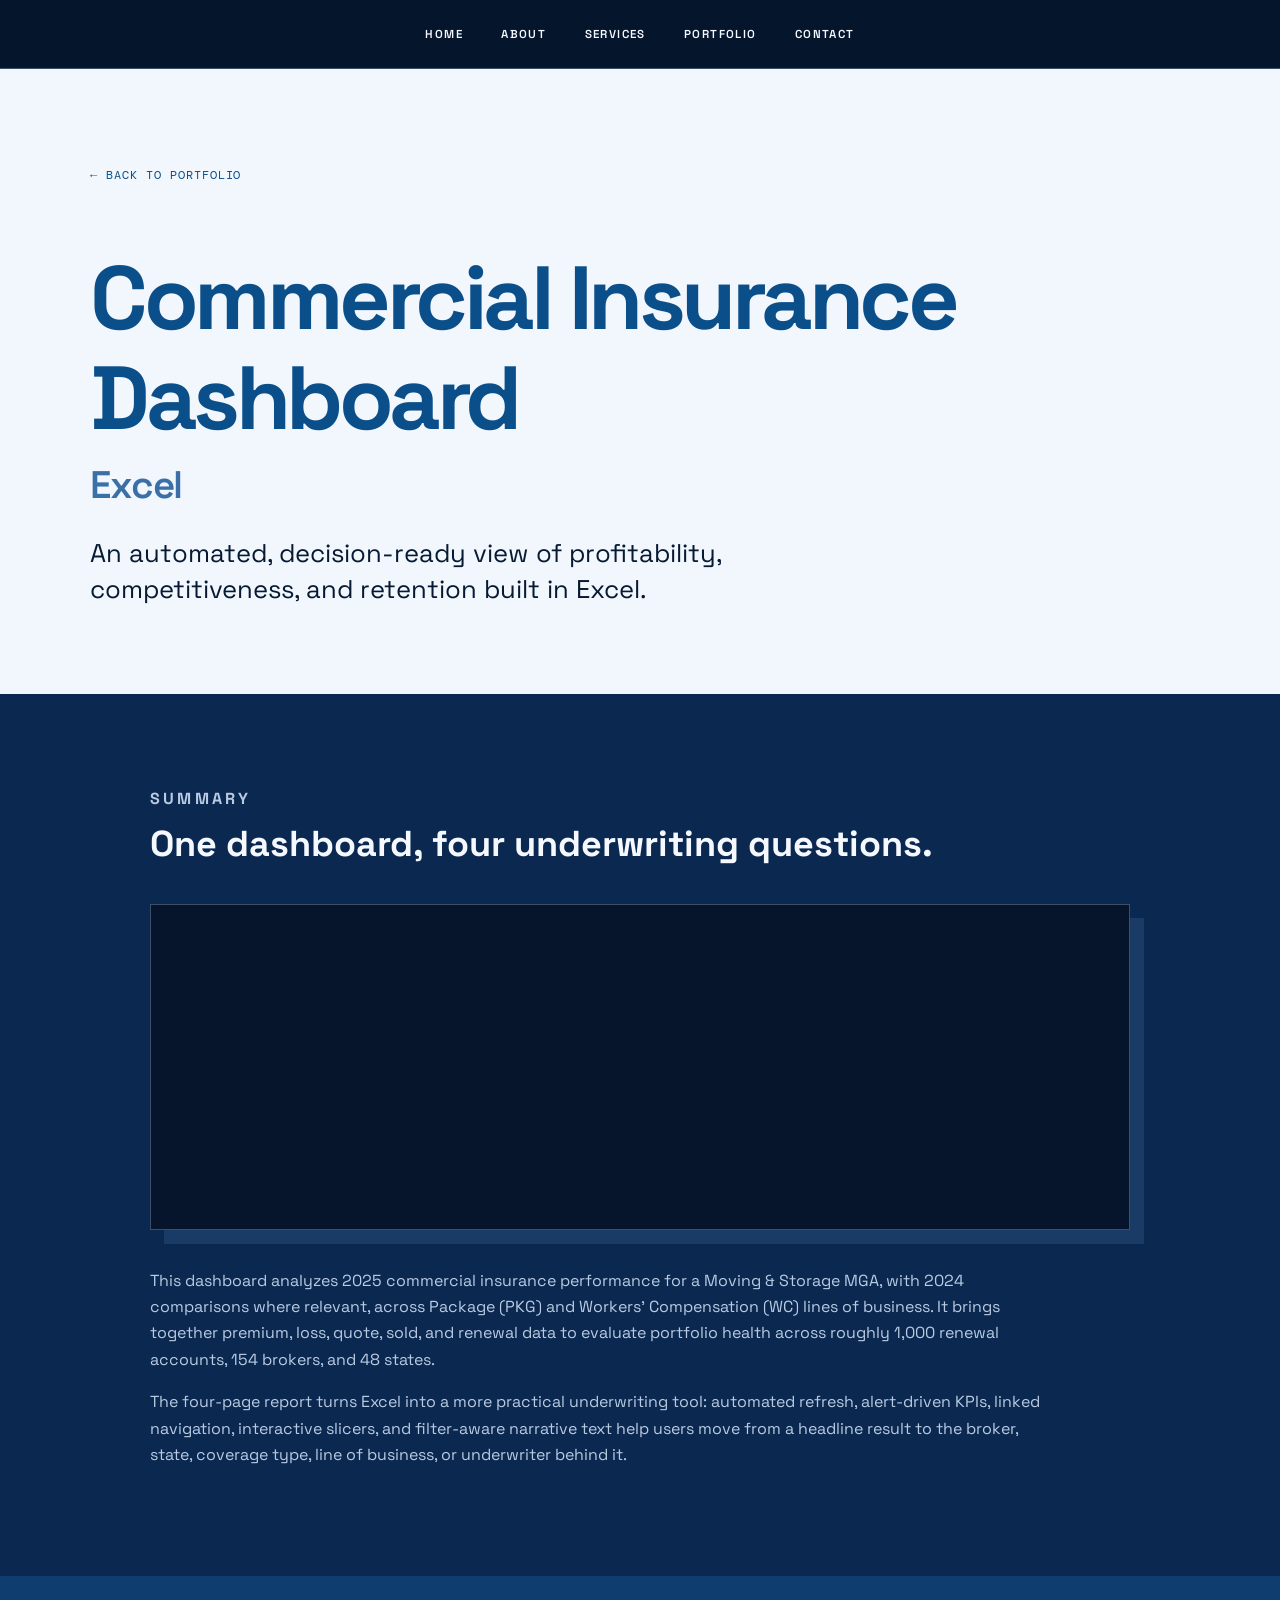
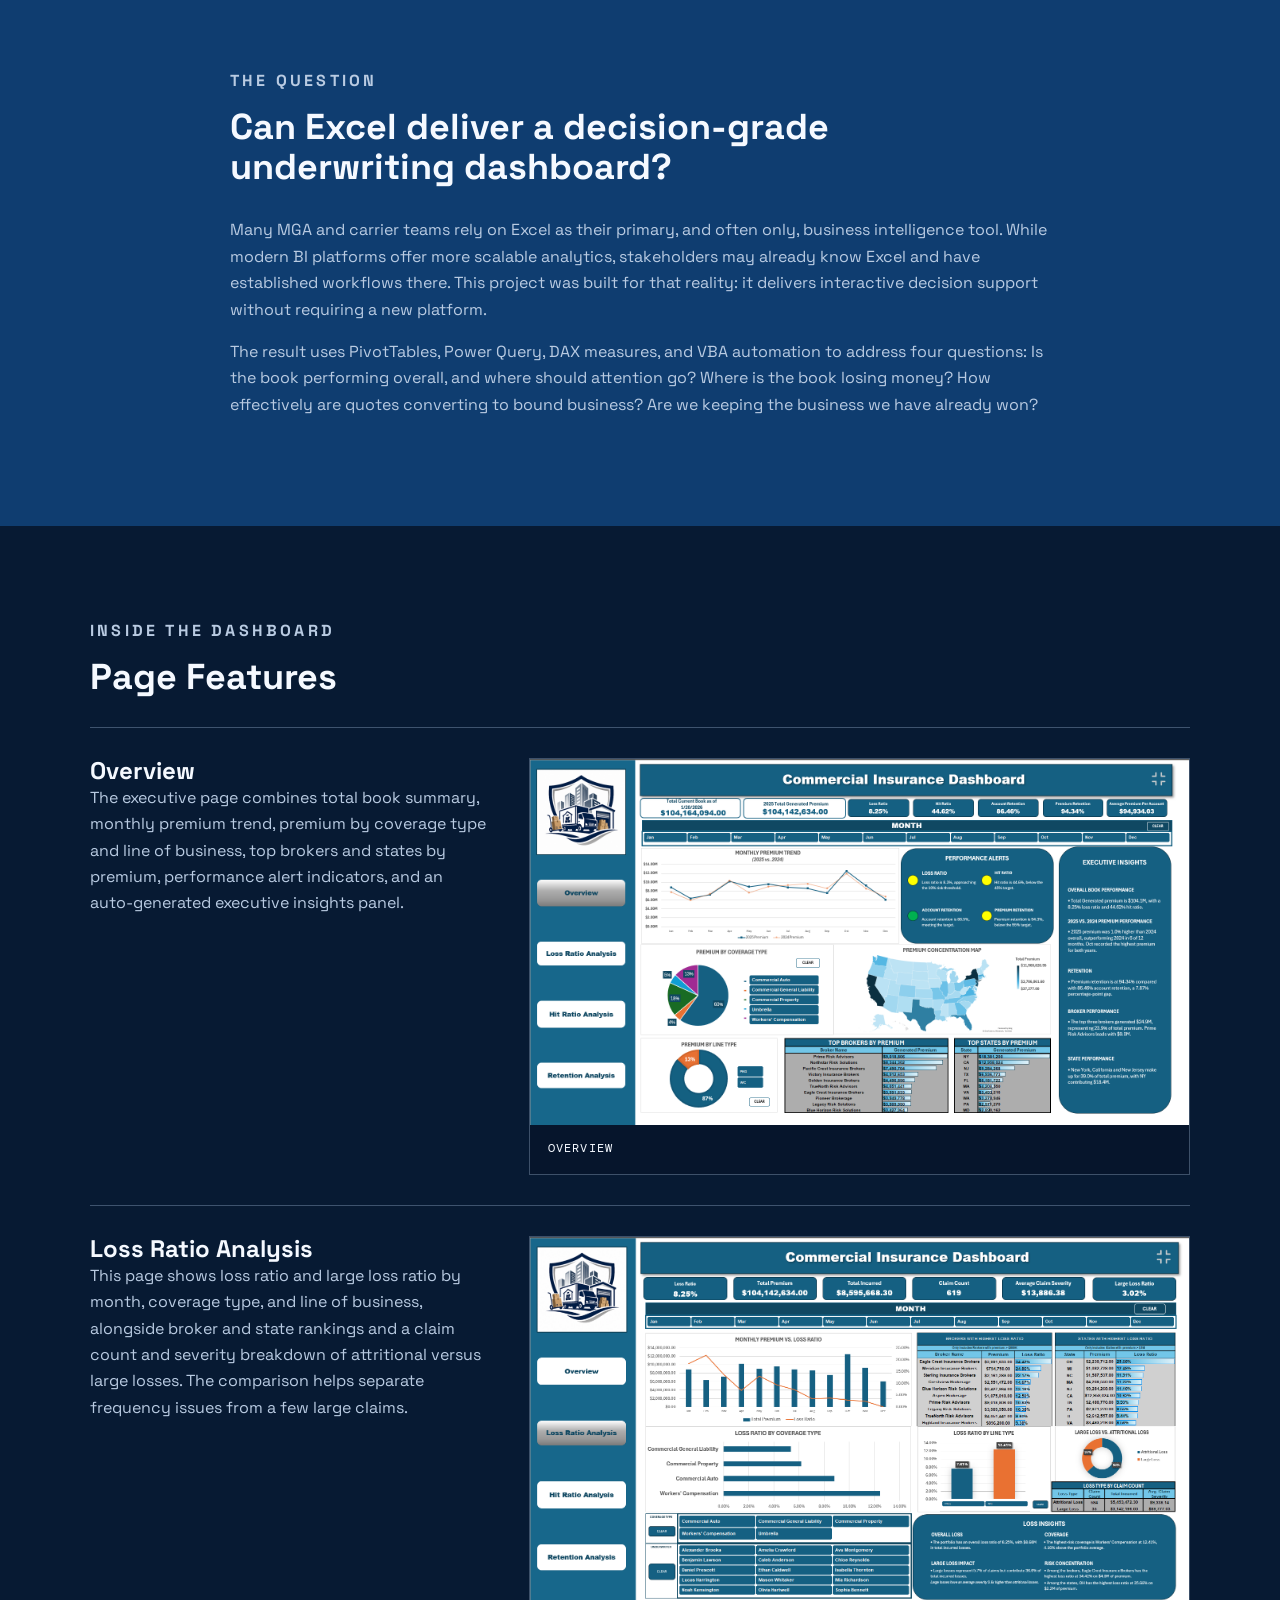
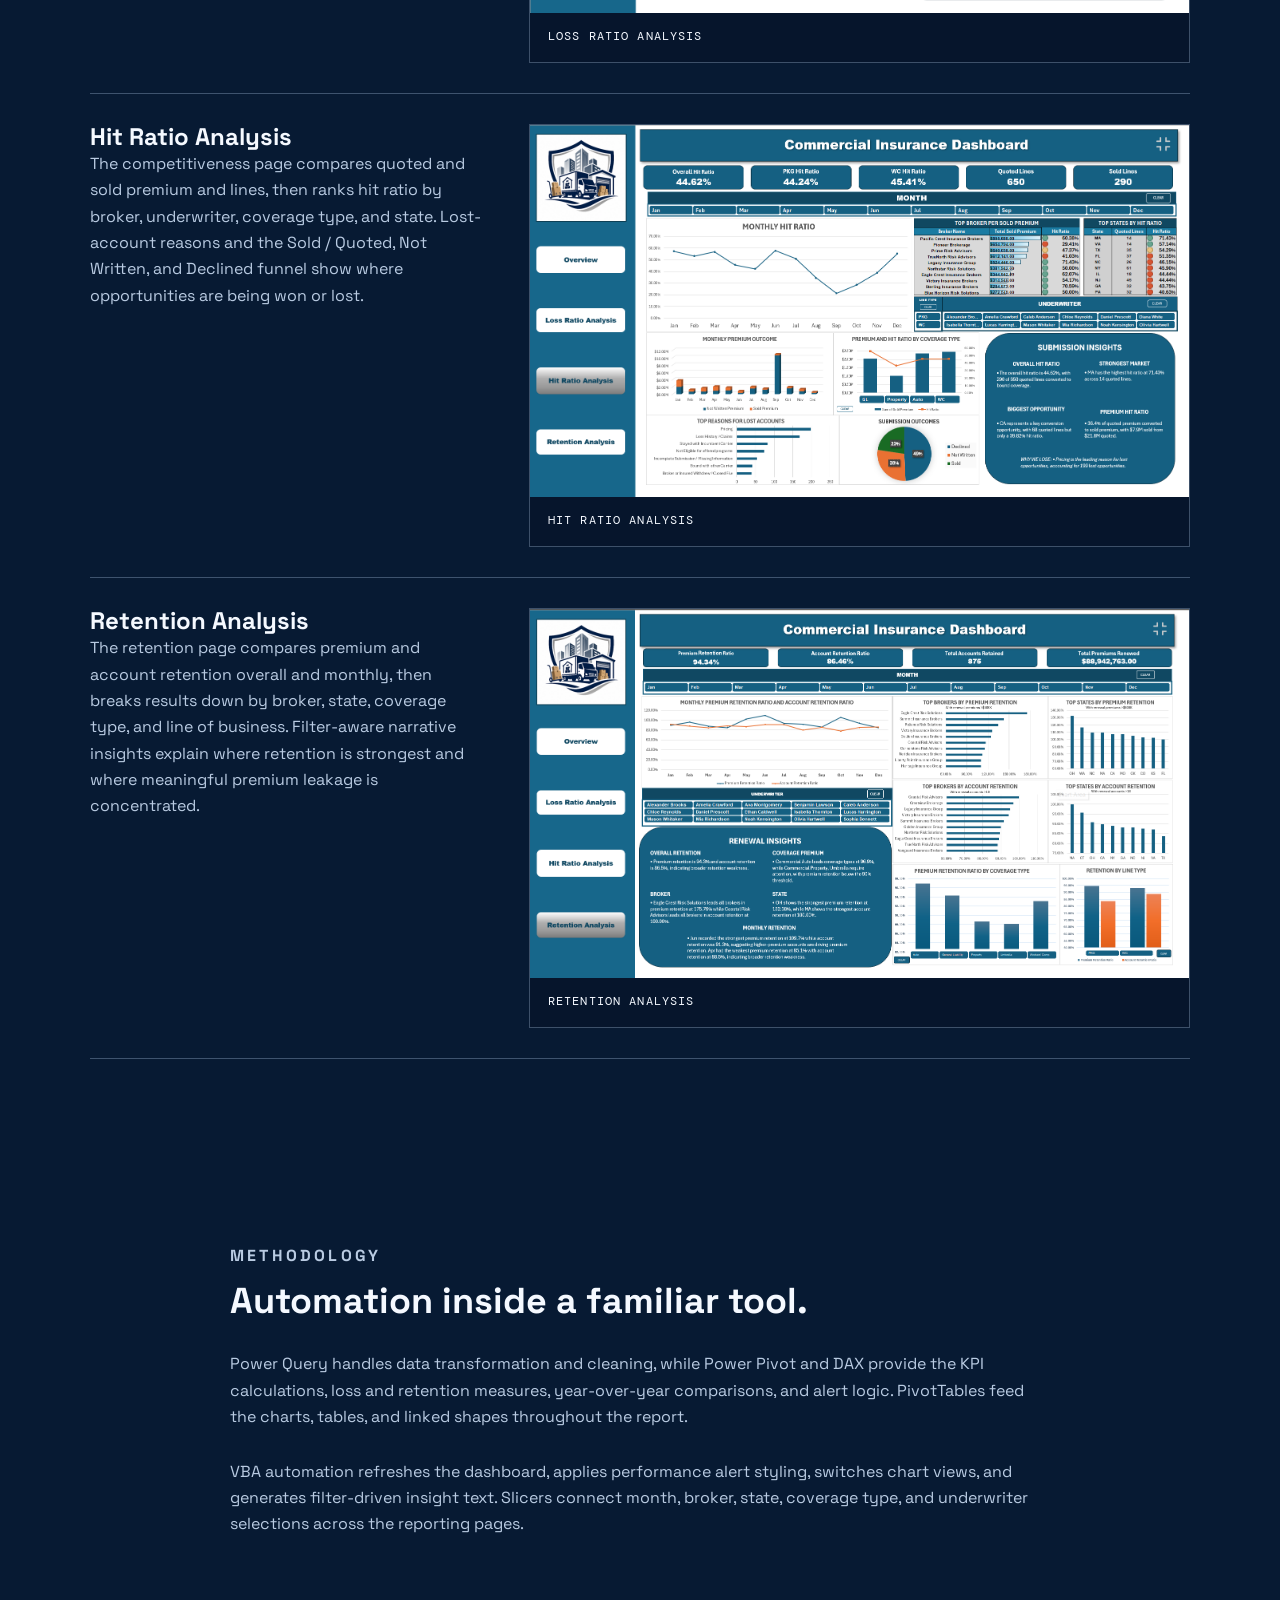
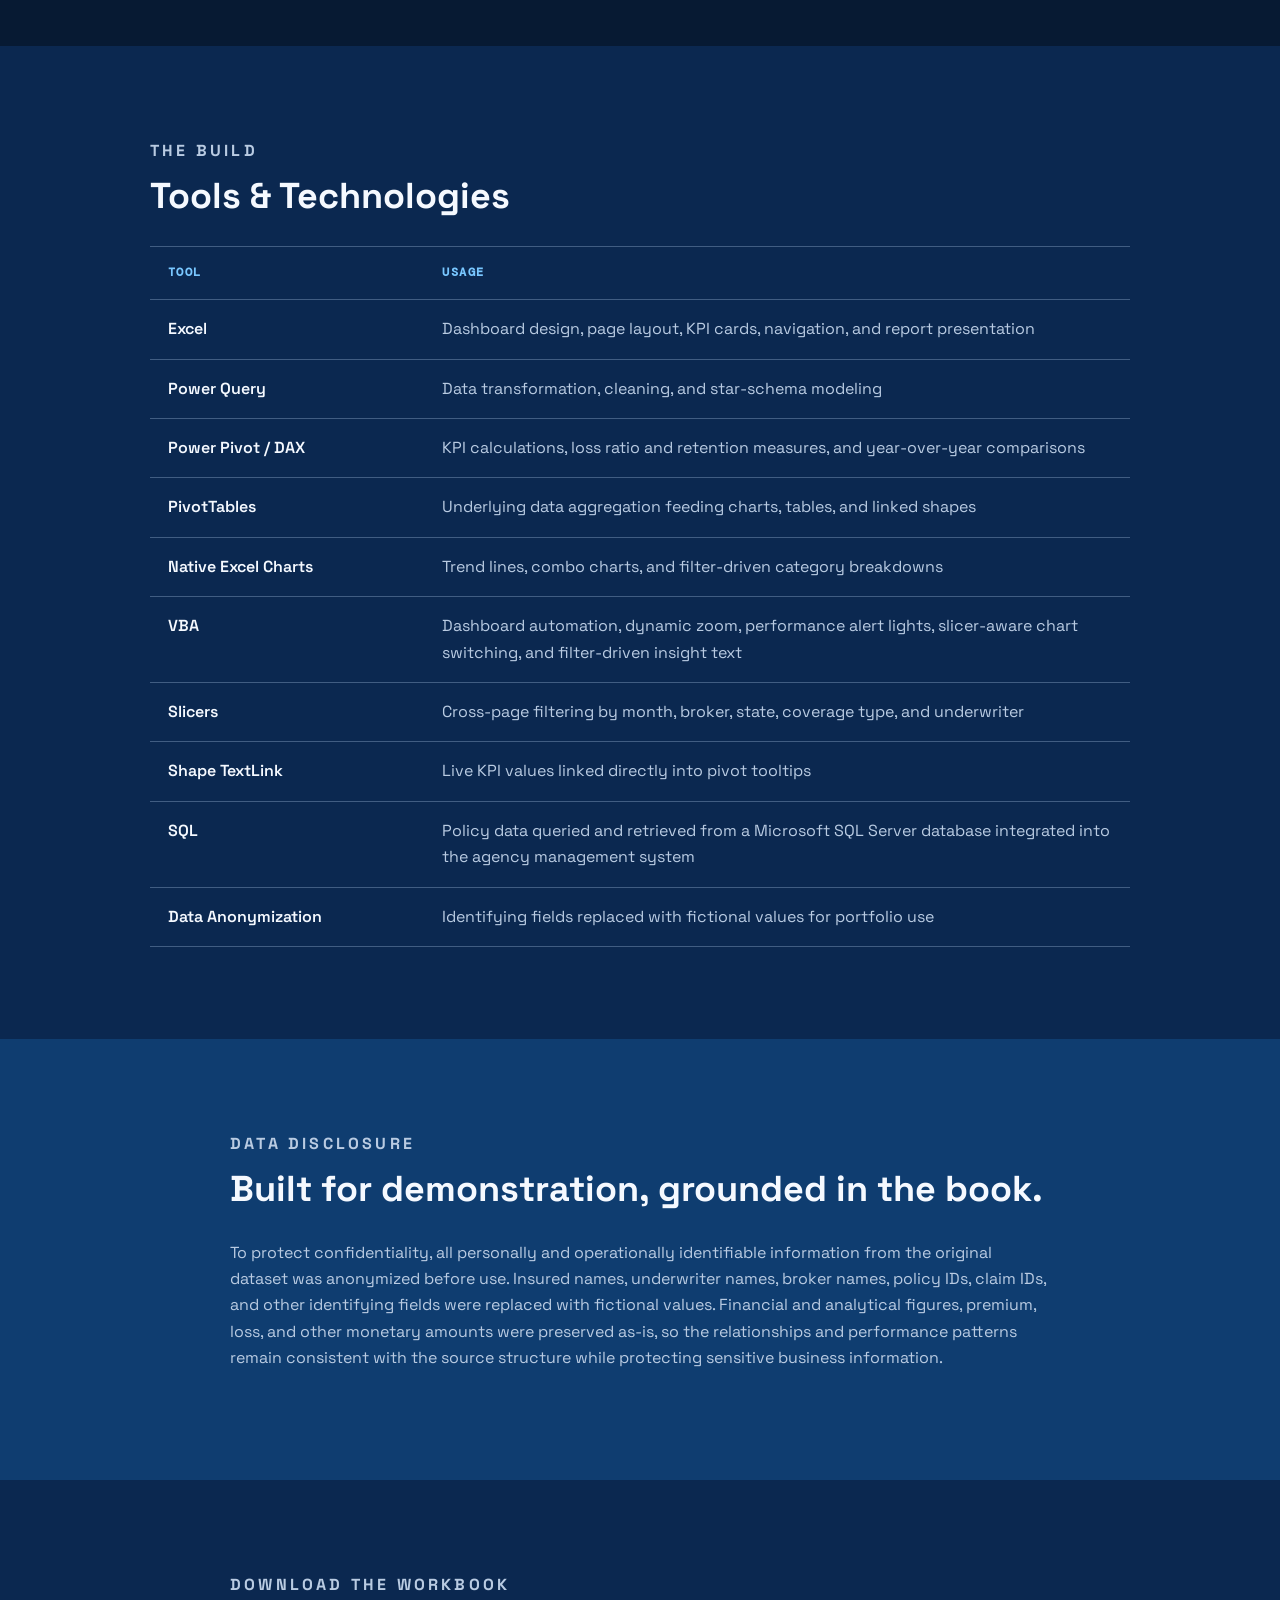
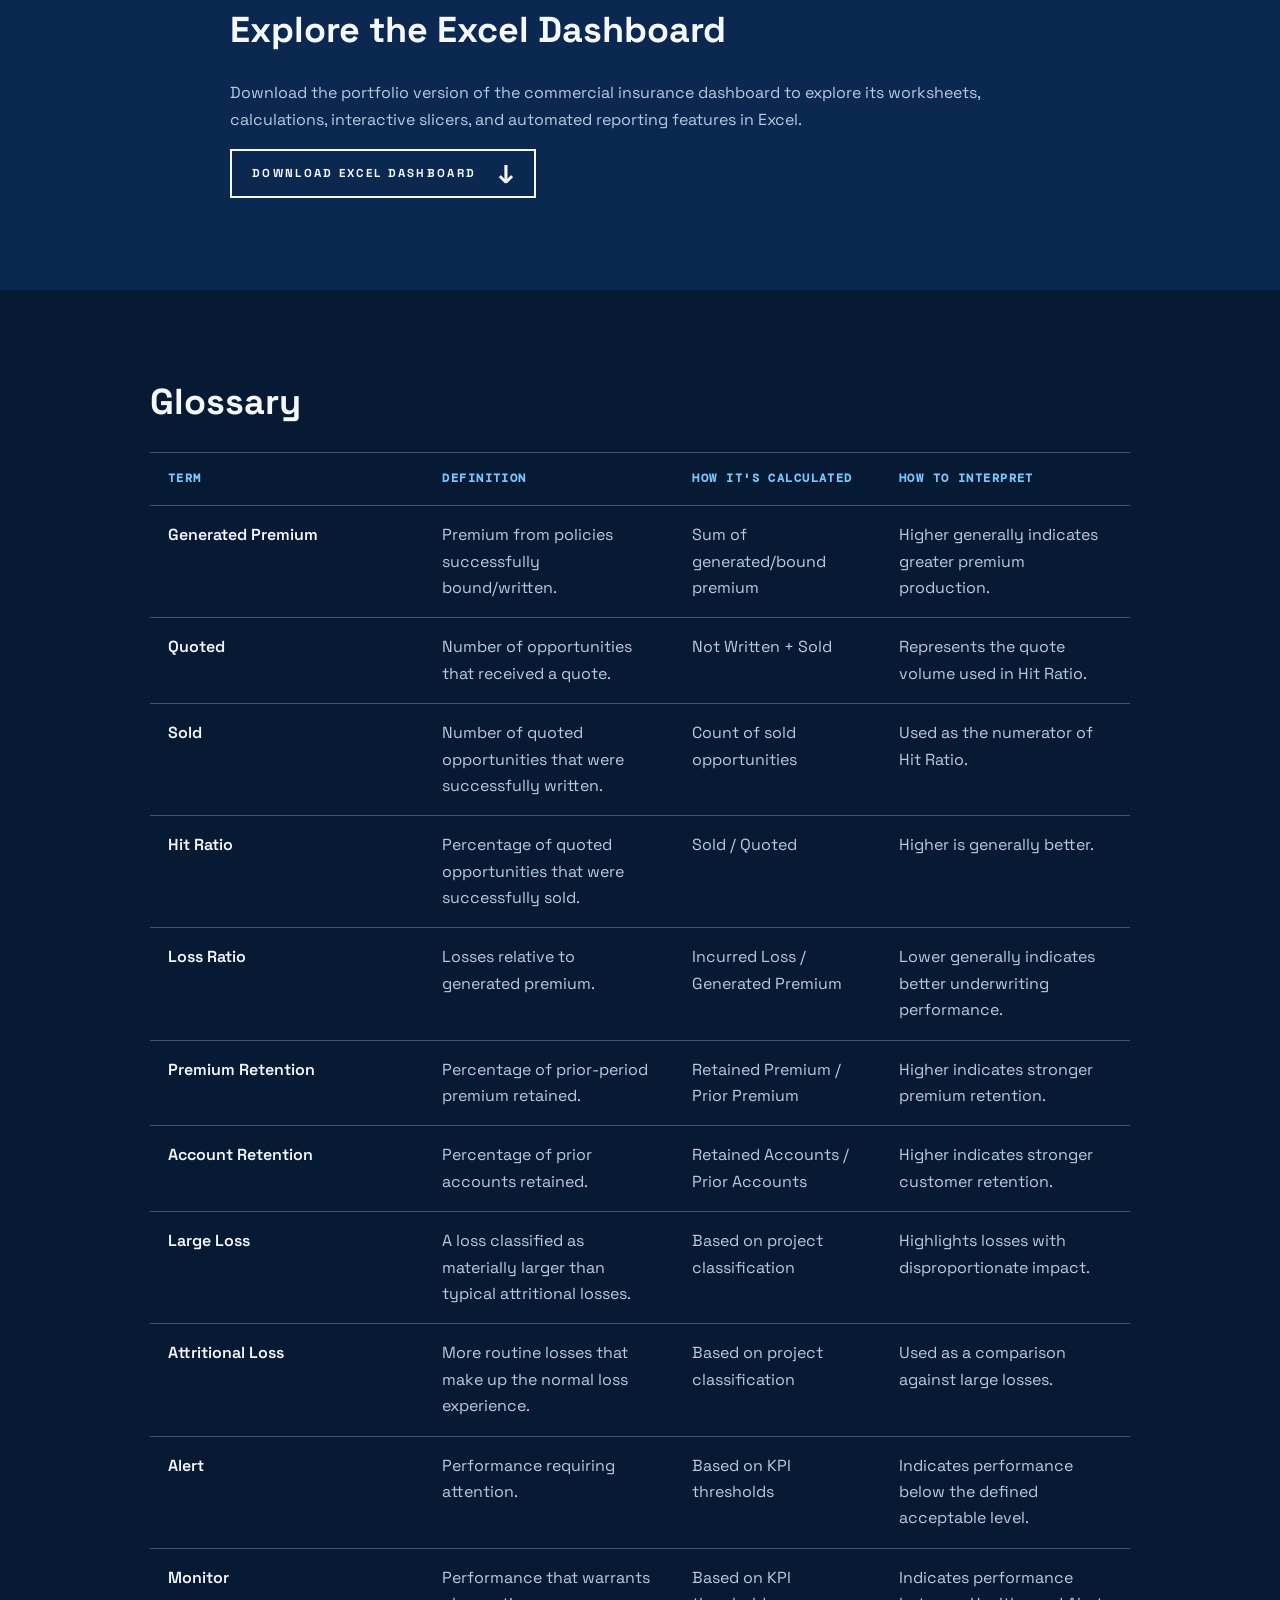
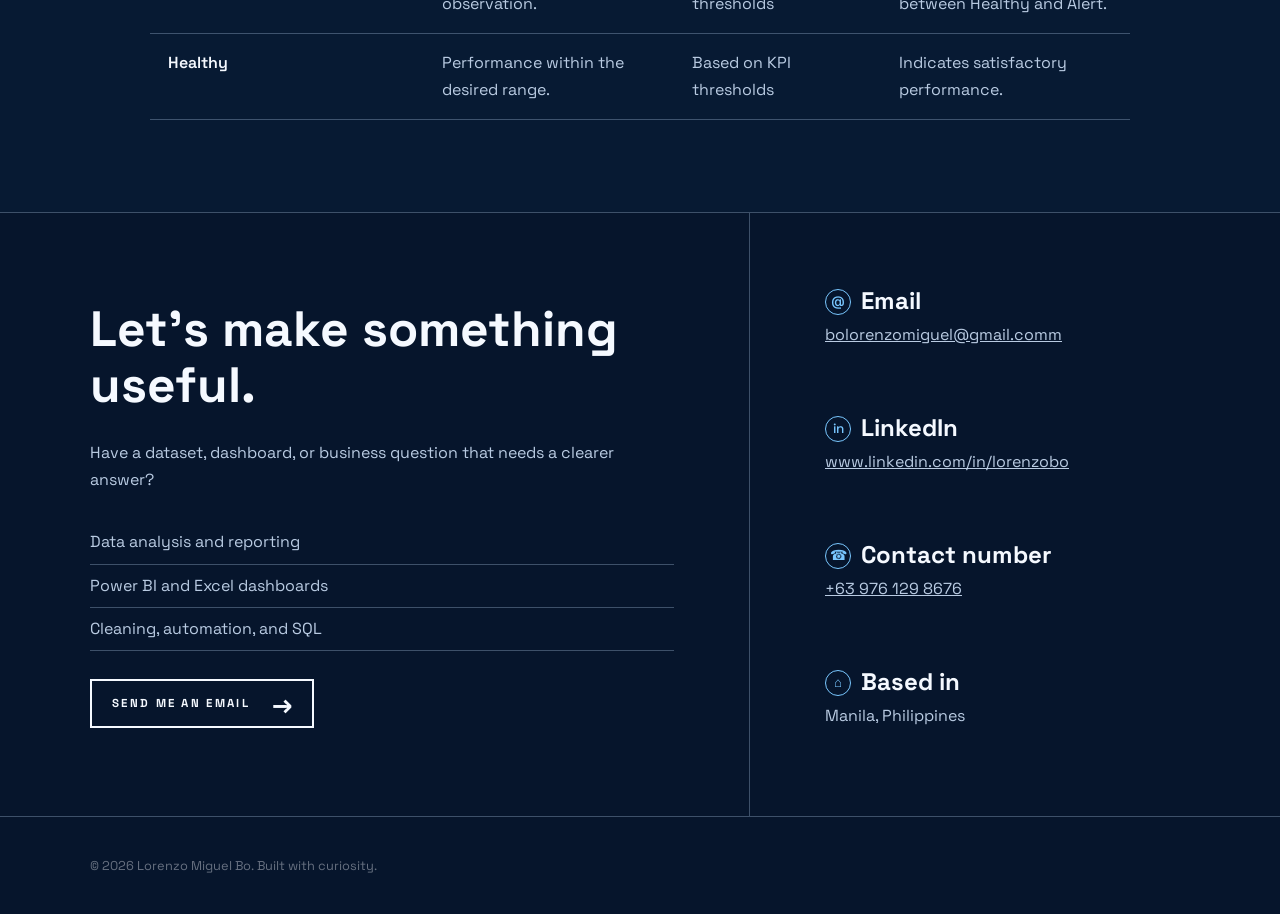
==== commit 8740cb6a: "Embed YouTube video instead of local video Replaced video element with YouTube iframe for embedding." ====
--- a/commercial-insurance-dashboard-excel.html
+++ b/commercial-insurance-dashboard-excel.html
@@ -39,10 +39,7 @@
         <p class="eyebrow">Summary</p>
         <h2>One dashboard, four underwriting questions.</h2>
         <div class="video-frame">
-          <video controls preload="metadata" poster="Commercial Insurance Dashboard - Excel/Overview Page.png">
-            <source src="Commercial Insurance Dashboard - Excel/Commercial Insurance Dashboard - Excel.mp4" type="video/mp4">
-            Your browser does not support the video tag.
-          </video>
+          <iframe width="560" height="315" src="https://www.youtube.com/embed/9YD_HIZqZJM?si=ibfNAELbhaKk45-l" title="YouTube video player" frameborder="0" allow="accelerometer; autoplay; clipboard-write; encrypted-media; gyroscope; picture-in-picture; web-share" referrerpolicy="strict-origin-when-cross-origin" allowfullscreen></iframe>
         </div>
         <p>This dashboard analyzes 2025 commercial insurance performance for a Moving &amp; Storage MGA, with 2024 comparisons where relevant, across Package (PKG) and Workers' Compensation (WC) lines of business. It brings together premium, loss, quote, sold, and renewal data to evaluate portfolio health across roughly 1,000 renewal accounts, 154 brokers, and 48 states.</p>
         <p>The four-page report turns Excel into a more practical underwriting tool: automated refresh, alert-driven KPIs, linked navigation, interactive slicers, and filter-aware narrative text help users move from a headline result to the broker, state, coverage type, line of business, or underwriter behind it.</p>
@@ -156,4 +153,4 @@
 
   <footer class="footer"><div class="page-shell"><p>&copy; 2026 Lorenzo Miguel Bo. Built with curiosity.</p></div></footer>
 </body>
-</html>+</html>
